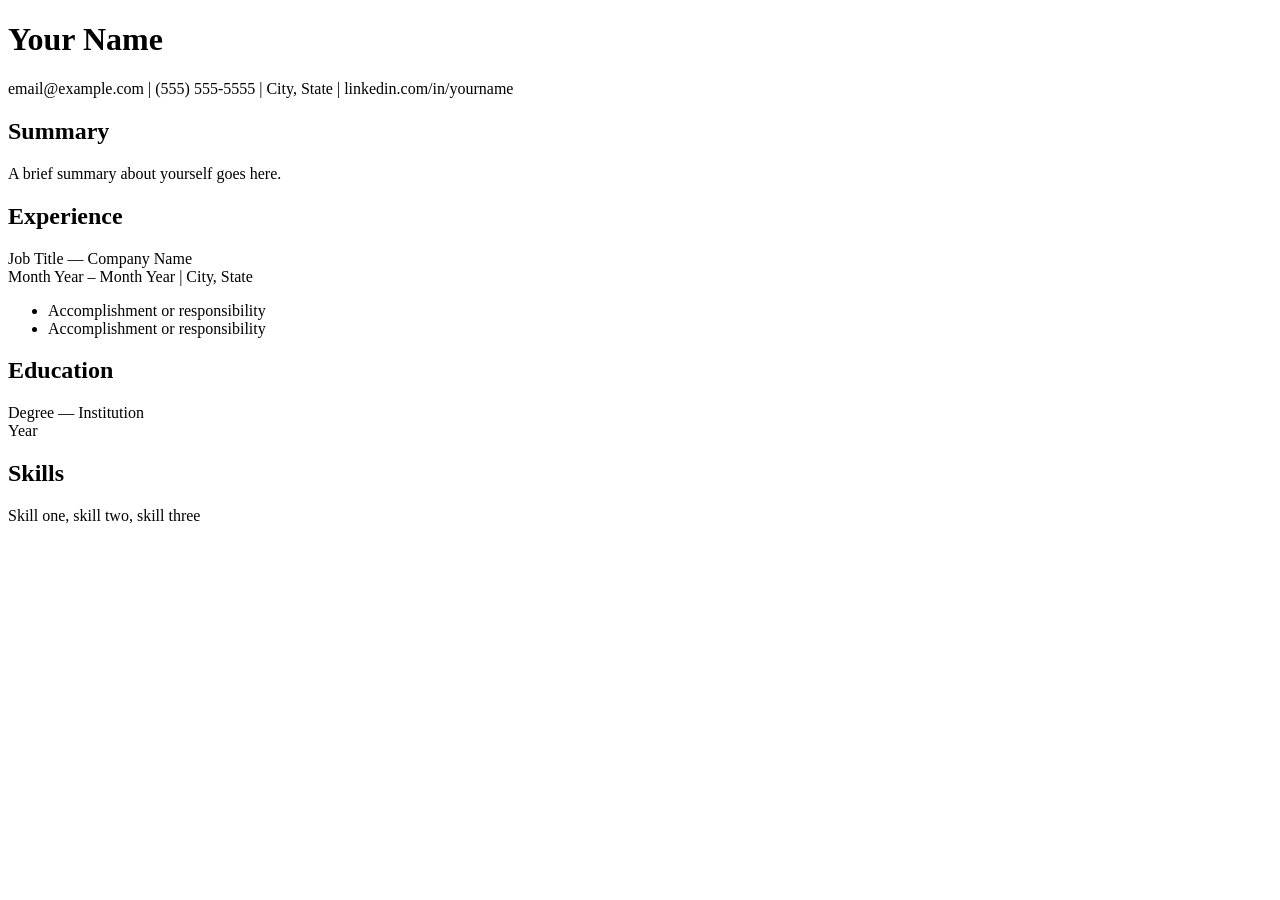
==== index.html @ 5ec01a59 "Create index.html" ====
<!DOCTYPE html>
<html lang="en">
<head>
<meta charset="UTF-8">
<meta name="viewport" content="width=device-width, initial-scale=1.0">
<title>Your Name — Resume</title>
<link rel="stylesheet" href="web.css">
</head>
<body>

<header>
  <h1>Your Name</h1>
  <div class="contact">email@example.com | (555) 555-5555 | City, State | linkedin.com/in/yourname</div>
</header>

<section id="summary">
  <h2>Summary</h2>
  <p>A brief summary about yourself goes here.</p>
</section>

<section id="experience">
  <h2>Experience</h2>
  <div class="entry">
    <div class="entry-title">Job Title — Company Name</div>
    <div class="entry-sub">Month Year – Month Year | City, State</div>
    <ul>
      <li>Accomplishment or responsibility</li>
      <li>Accomplishment or responsibility</li>
    </ul>
  </div>
</section>

<section id="education">
  <h2>Education</h2>
  <div class="entry">
    <div class="entry-title">Degree — Institution</div>
    <div class="entry-sub">Year</div>
  </div>
</section>

<section id="skills">
  <h2>Skills</h2>
  <p>Skill one, skill two, skill three</p>
</section>

</body>
</html>
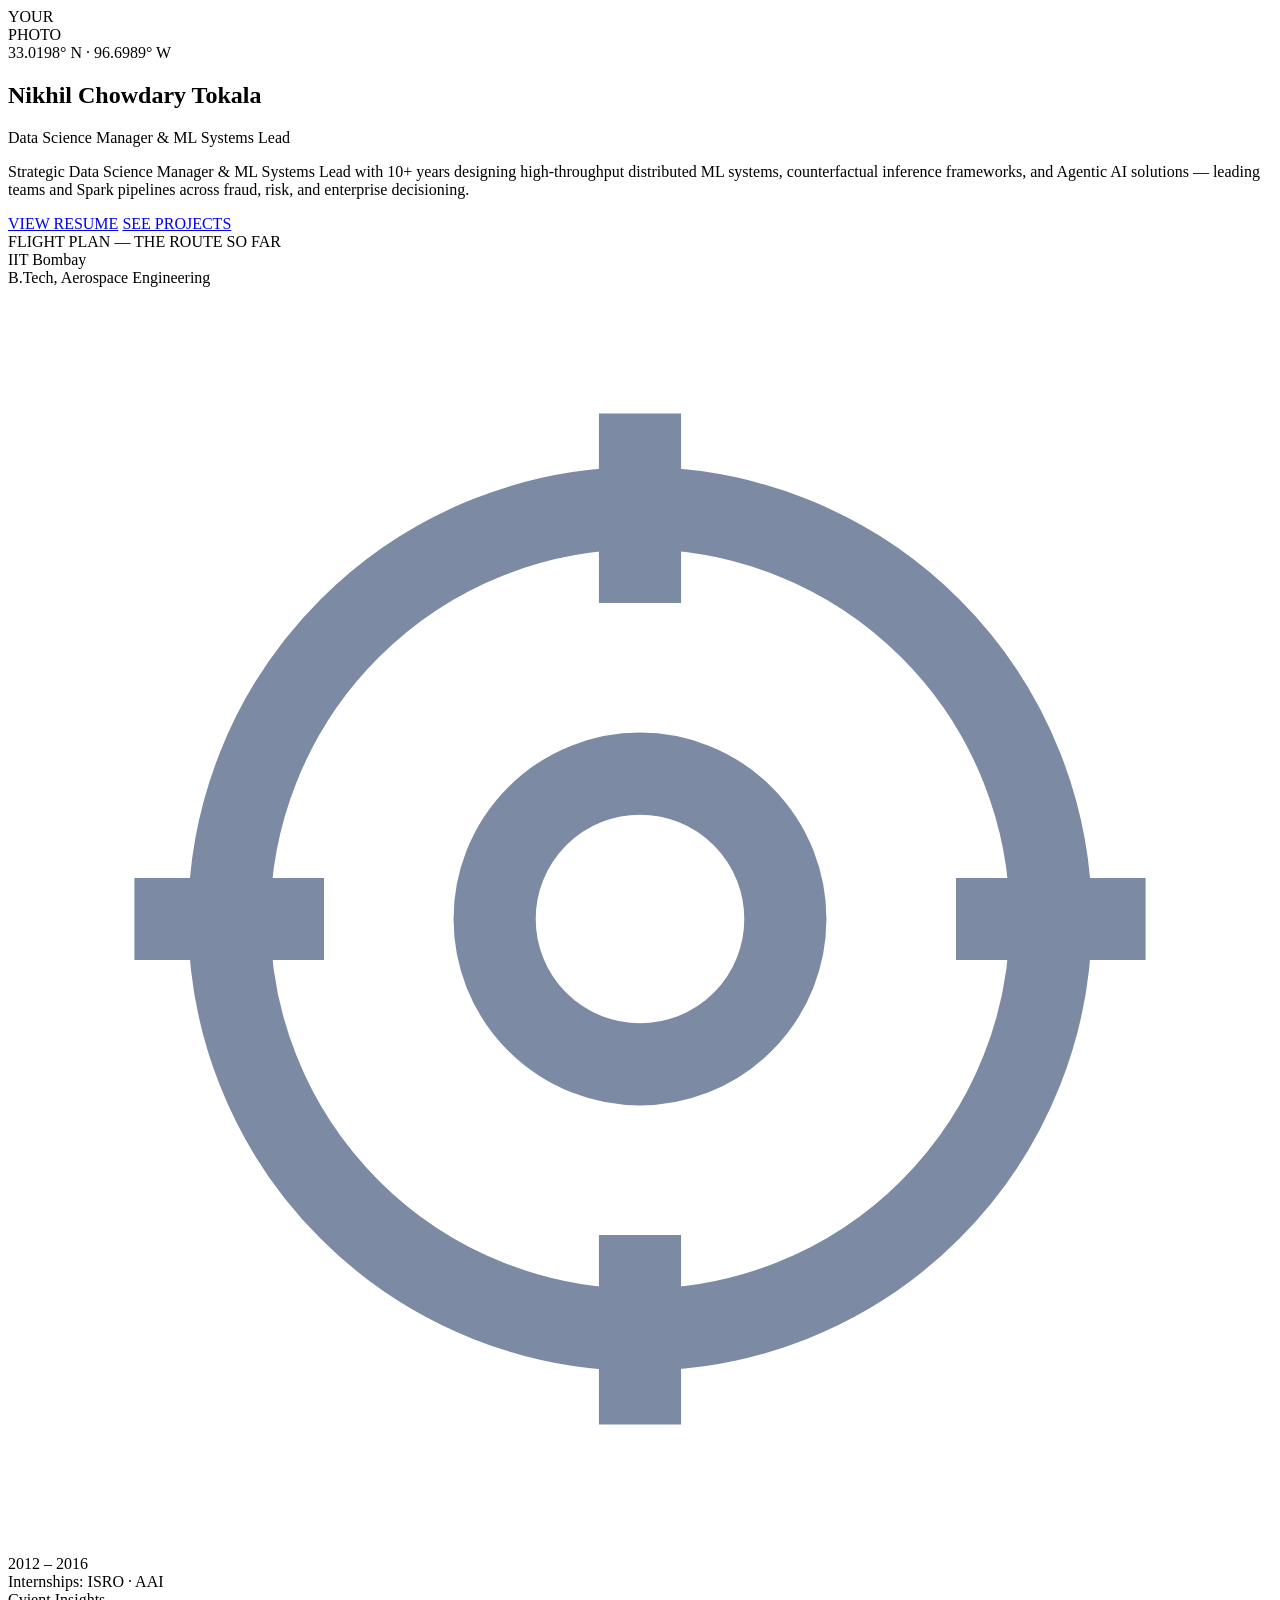
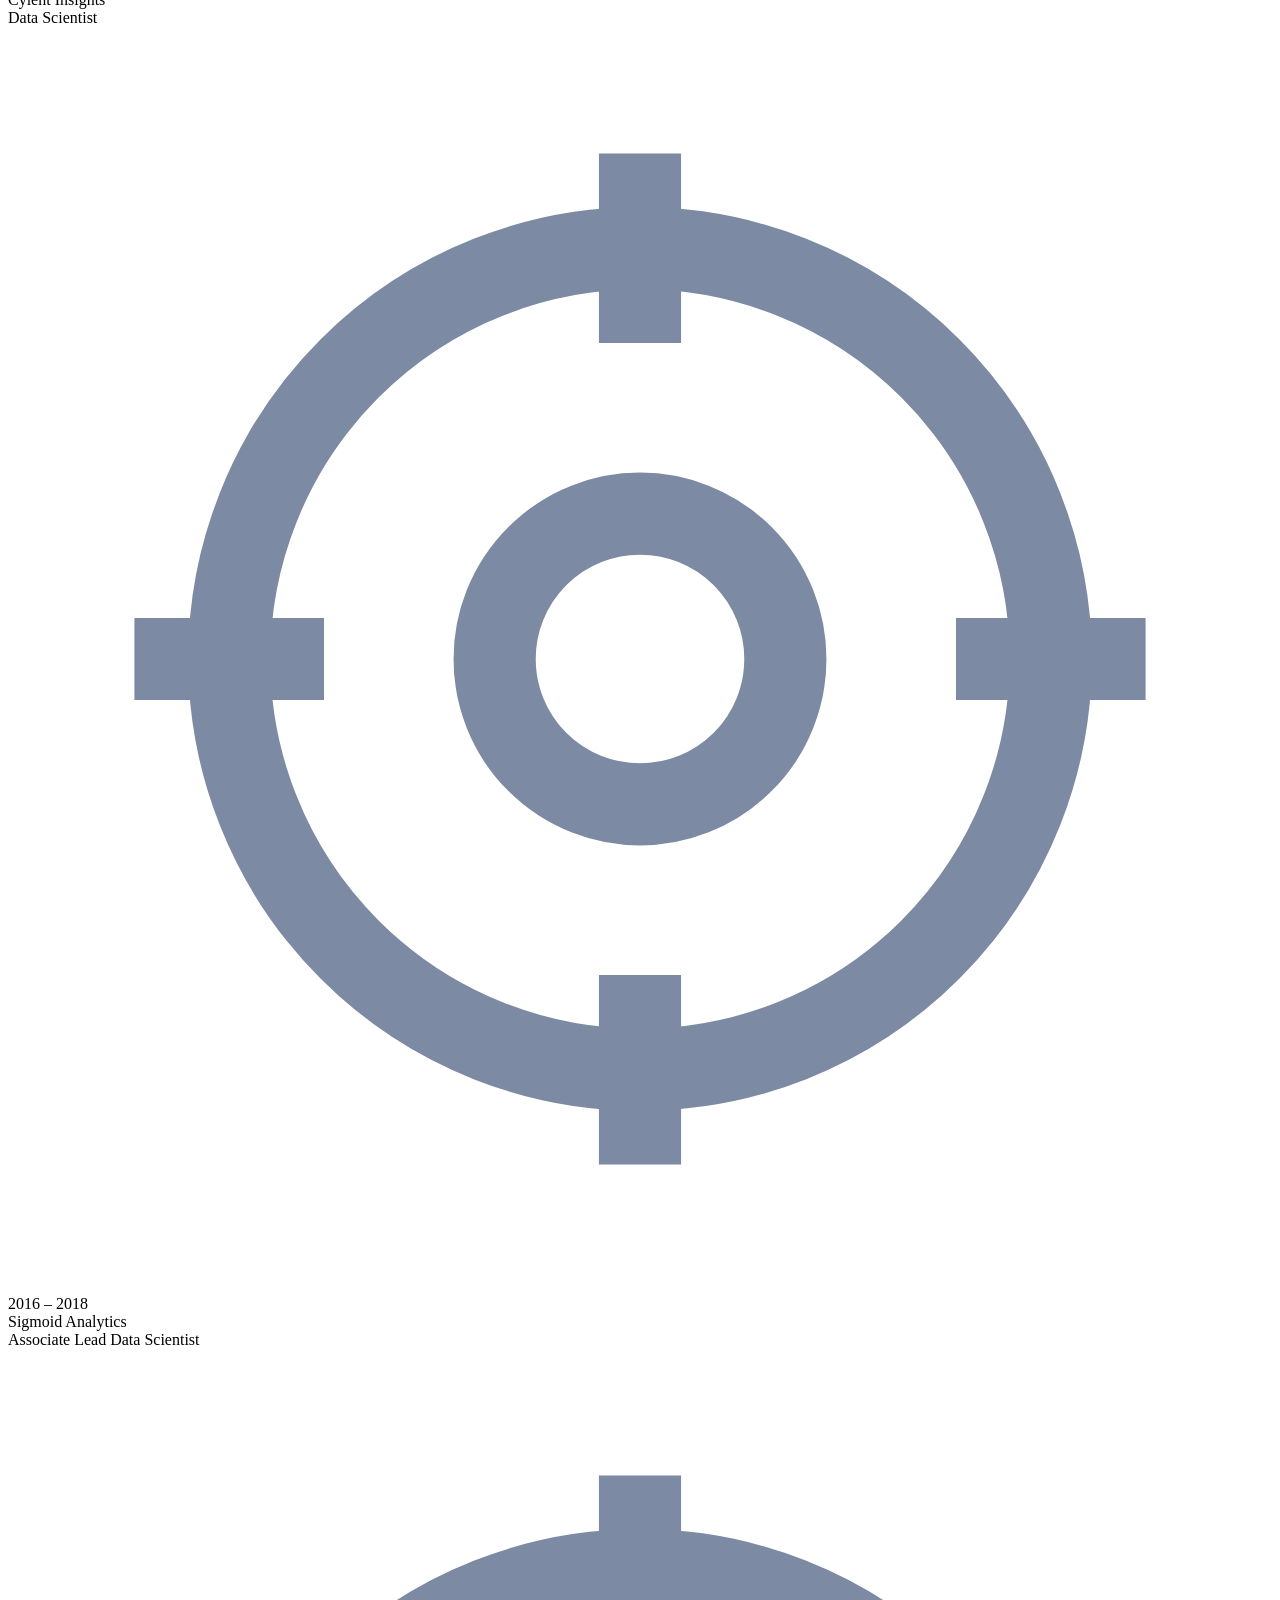
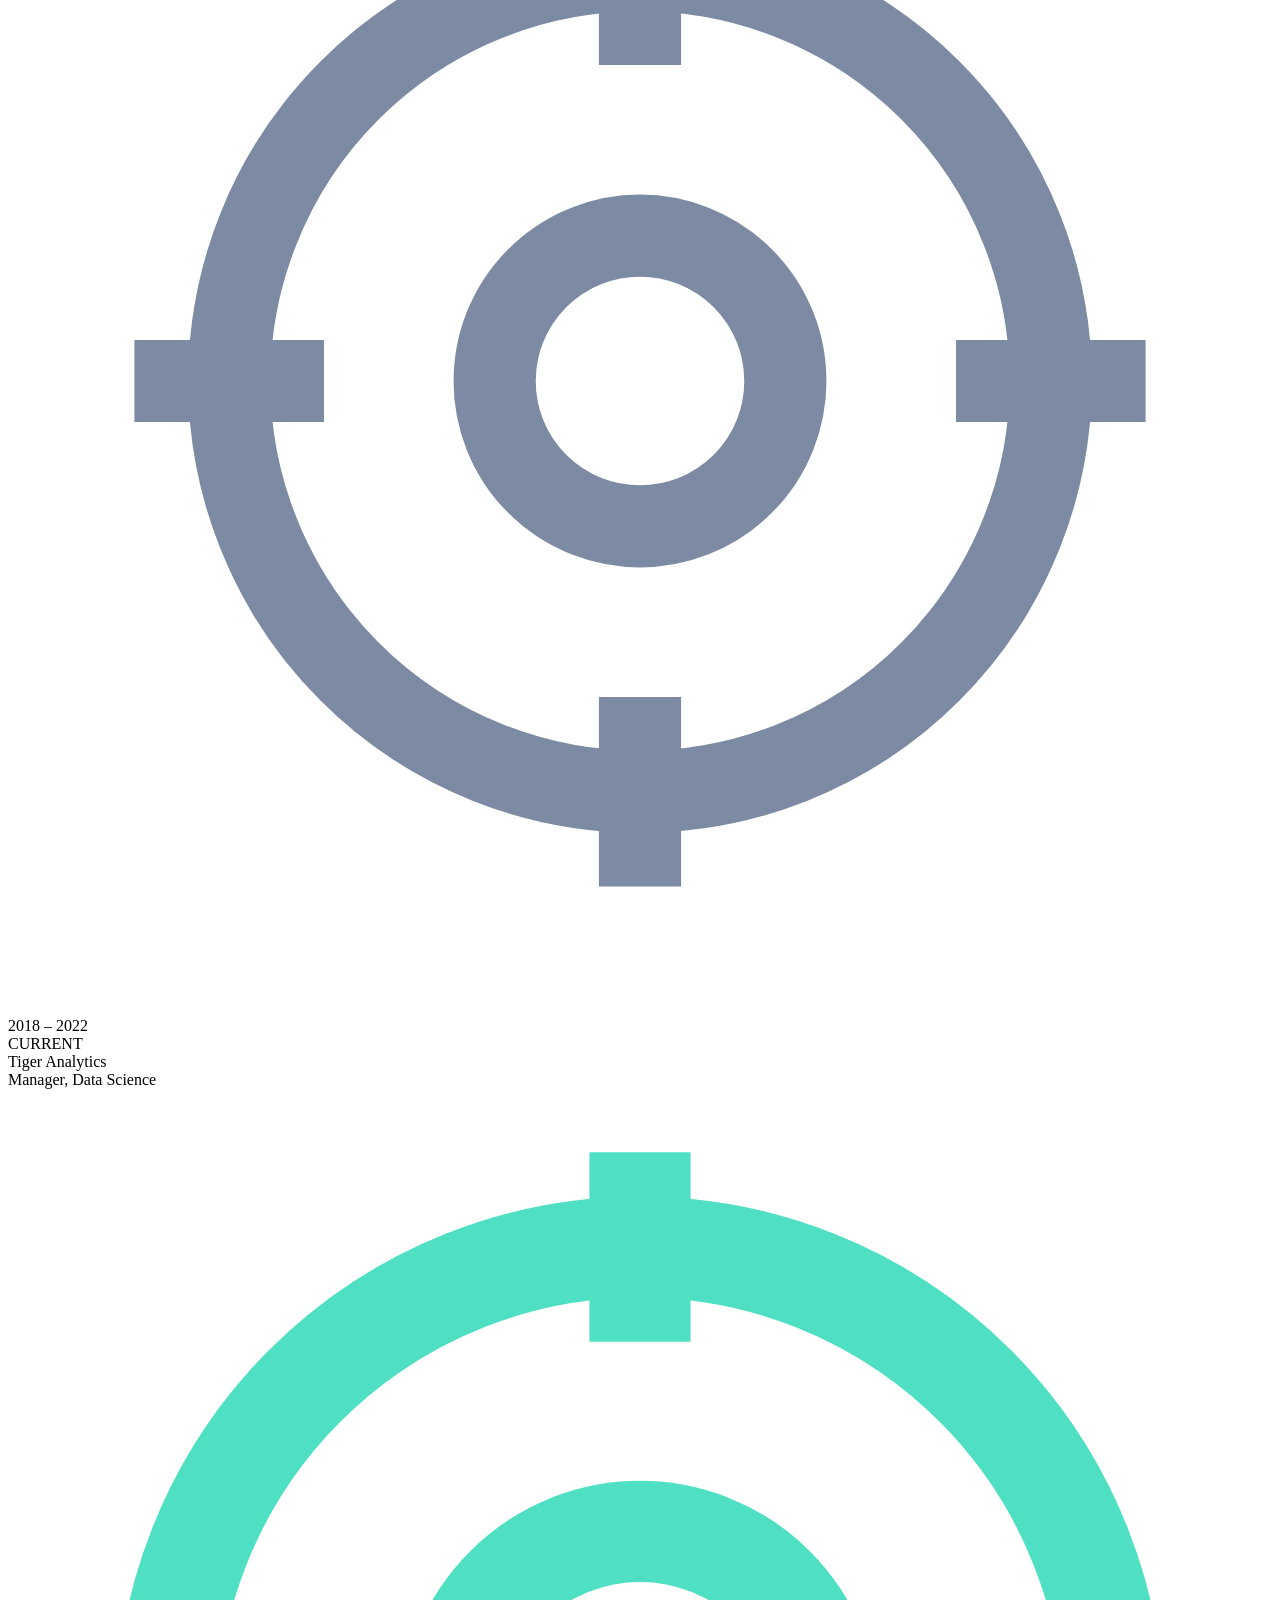
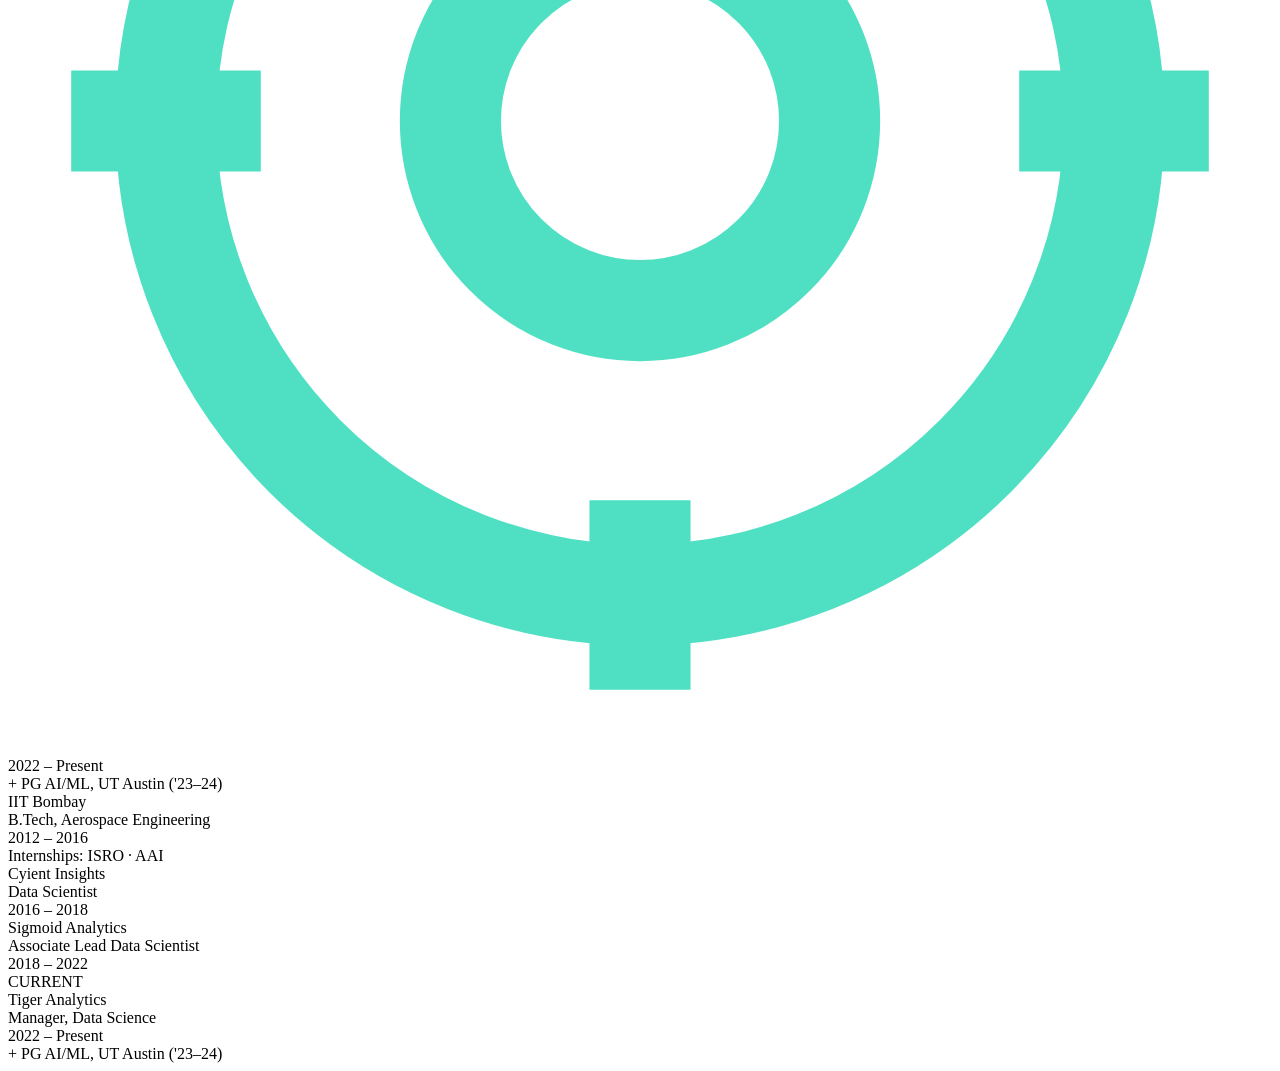
==== commit 22ec2b88: "Add files via upload" ====
--- a/index.html
+++ b/index.html
@@ -3,45 +3,142 @@
 <head>
 <meta charset="UTF-8">
 <meta name="viewport" content="width=device-width, initial-scale=1.0">
-<title>Your Name — Resume</title>
-<link rel="stylesheet" href="web.css">
+<title>Nikhil Chowdary Tokala — Data Science Manager &amp; ML Systems Lead</title>
+<link rel="preconnect" href="https://fonts.googleapis.com">
+<link href="https://fonts.googleapis.com/css2?family=Space+Grotesk:wght@400;500;700&family=JetBrains+Mono:wght@400;500;700&family=Inter:wght@400;500&display=swap" rel="stylesheet">
+<link rel="stylesheet" href="css/base.css">
+<link rel="stylesheet" href="css/home.css">
 </head>
-<body>
+<body class="no-scroll-desktop" data-page="home">
 
-<header>
-  <h1>Your Name</h1>
-  <div class="contact">email@example.com | (555) 555-5555 | City, State | linkedin.com/in/yourname</div>
-</header>
+<div class="page home">
 
-<section id="summary">
-  <h2>Summary</h2>
-  <p>A brief summary about yourself goes here.</p>
-</section>
+  <div data-include="partials/nav.html"></div>
 
-<section id="experience">
-  <h2>Experience</h2>
-  <div class="entry">
-    <div class="entry-title">Job Title — Company Name</div>
-    <div class="entry-sub">Month Year – Month Year | City, State</div>
-    <ul>
-      <li>Accomplishment or responsibility</li>
-      <li>Accomplishment or responsibility</li>
-    </ul>
-  </div>
-</section>
+  <main class="home-main">
+    <div class="group">
 
-<section id="education">
-  <h2>Education</h2>
-  <div class="entry">
-    <div class="entry-title">Degree — Institution</div>
-    <div class="entry-sub">Year</div>
-  </div>
-</section>
+      <section class="hero">
+        <div class="badge">
+          <div class="ring"></div>
+          <div class="photo-slot">YOUR<br>PHOTO</div>
+        </div>
+        <div class="coords">33.0198° N · 96.6989° W</div>
+        <h1 class="display">Nikhil Chowdary Tokala</h1>
+        <div class="role">Data Science Manager &amp; ML Systems Lead</div>
+        <p class="summary">Strategic Data Science Manager &amp; ML Systems Lead with 10+ years designing high-throughput distributed ML systems, counterfactual inference frameworks, and Agentic AI solutions — leading teams and Spark pipelines across fraud, risk, and enterprise decisioning.</p>
+        <div class="cta-row">
+          <a class="cta primary" href="resume.pdf" target="_blank" rel="noopener">VIEW RESUME</a>
+          <a class="cta ghost" href="projects.html">SEE PROJECTS</a>
+        </div>
+      </section>
 
-<section id="skills">
-  <h2>Skills</h2>
-  <p>Skill one, skill two, skill three</p>
-</section>
+      <section class="flightplan">
+        <div class="fp-label eyebrow">FLIGHT PLAN — THE ROUTE SO FAR</div>
 
+        <!-- desktop: symmetric grid — name/role above the line, marker on the line, dates below -->
+        <div class="timeline-outer">
+          <div class="timeline-grid">
+            <div class="tl-track"></div>
+
+            <div class="tl-top stop-1">
+              <div class="tl-co">IIT Bombay</div>
+              <div class="tl-role">B.Tech, Aerospace Engineering</div>
+              <div class="connector"></div>
+            </div>
+            <div class="tl-marker-cell stop-1">
+              <svg class="marker" viewBox="0 0 20 20"><g stroke="#7C8AA3" stroke-width="1.3" fill="none"><circle cx="10" cy="10" r="6.5"/><circle cx="10" cy="10" r="2.3"/><line x1="10" y1="2" x2="10" y2="5"/><line x1="10" y1="15" x2="10" y2="18"/><line x1="2" y1="10" x2="5" y2="10"/><line x1="15" y1="10" x2="18" y2="10"/></g></svg>
+            </div>
+            <div class="tl-bottom stop-1">
+              <div class="connector"></div>
+              <div class="tl-yr">2012 – 2016</div>
+              <div class="tl-extra">Internships: ISRO · AAI</div>
+            </div>
+
+            <div class="tl-top stop-2">
+              <div class="tl-co">Cyient Insights</div>
+              <div class="tl-role">Data Scientist</div>
+              <div class="connector"></div>
+            </div>
+            <div class="tl-marker-cell stop-2">
+              <svg class="marker" viewBox="0 0 20 20"><g stroke="#7C8AA3" stroke-width="1.3" fill="none"><circle cx="10" cy="10" r="6.5"/><circle cx="10" cy="10" r="2.3"/><line x1="10" y1="2" x2="10" y2="5"/><line x1="10" y1="15" x2="10" y2="18"/><line x1="2" y1="10" x2="5" y2="10"/><line x1="15" y1="10" x2="18" y2="10"/></g></svg>
+            </div>
+            <div class="tl-bottom stop-2">
+              <div class="connector"></div>
+              <div class="tl-yr">2016 – 2018</div>
+            </div>
+
+            <div class="tl-top stop-3">
+              <div class="tl-co">Sigmoid Analytics</div>
+              <div class="tl-role">Associate Lead Data Scientist</div>
+              <div class="connector"></div>
+            </div>
+            <div class="tl-marker-cell stop-3">
+              <svg class="marker" viewBox="0 0 20 20"><g stroke="#7C8AA3" stroke-width="1.3" fill="none"><circle cx="10" cy="10" r="6.5"/><circle cx="10" cy="10" r="2.3"/><line x1="10" y1="2" x2="10" y2="5"/><line x1="10" y1="15" x2="10" y2="18"/><line x1="2" y1="10" x2="5" y2="10"/><line x1="15" y1="10" x2="18" y2="10"/></g></svg>
+            </div>
+            <div class="tl-bottom stop-3">
+              <div class="connector"></div>
+              <div class="tl-yr">2018 – 2022</div>
+            </div>
+
+            <div class="tl-top stop-4">
+              <div class="tl-tag">CURRENT</div>
+              <div class="tl-co">Tiger Analytics</div>
+              <div class="tl-role">Manager, Data Science</div>
+              <div class="connector"></div>
+            </div>
+            <div class="tl-marker-cell stop-4">
+              <svg class="marker" viewBox="0 0 20 20"><g stroke="#4FE0C4" stroke-width="1.6" fill="none"><circle cx="10" cy="10" r="7.5"/><circle cx="10" cy="10" r="3"/><line x1="10" y1="1" x2="10" y2="4"/><line x1="10" y1="16" x2="10" y2="19"/><line x1="1" y1="10" x2="4" y2="10"/><line x1="16" y1="10" x2="19" y2="10"/></g></svg>
+            </div>
+            <div class="tl-bottom stop-4">
+              <div class="connector"></div>
+              <div class="tl-yr">2022 – Present</div>
+              <div class="tl-extra">+ PG AI/ML, UT Austin ('23–24)</div>
+            </div>
+
+          </div>
+        </div>
+
+        <!-- mobile: simple vertical list -->
+        <div class="timeline-mobile">
+          <div class="tl-item">
+            <div class="dot"></div>
+            <div class="tl-co">IIT Bombay</div>
+            <div class="tl-role">B.Tech, Aerospace Engineering</div>
+            <div class="tl-yr">2012 – 2016</div>
+            <div class="tl-extra">Internships: ISRO · AAI</div>
+          </div>
+          <div class="tl-item">
+            <div class="dot"></div>
+            <div class="tl-co">Cyient Insights</div>
+            <div class="tl-role">Data Scientist</div>
+            <div class="tl-yr">2016 – 2018</div>
+          </div>
+          <div class="tl-item">
+            <div class="dot"></div>
+            <div class="tl-co">Sigmoid Analytics</div>
+            <div class="tl-role">Associate Lead Data Scientist</div>
+            <div class="tl-yr">2018 – 2022</div>
+          </div>
+          <div class="tl-item current">
+            <div class="dot"></div>
+            <div class="tl-tag">CURRENT</div>
+            <div class="tl-co">Tiger Analytics</div>
+            <div class="tl-role">Manager, Data Science</div>
+            <div class="tl-yr">2022 – Present</div>
+            <div class="tl-extra">+ PG AI/ML, UT Austin ('23–24)</div>
+          </div>
+        </div>
+
+      </section>
+
+    </div>
+  </main>
+
+  <div data-include="partials/footer.html"></div>
+
+</div>
+
+<script src="js/include.js"></script>
 </body>
 </html>
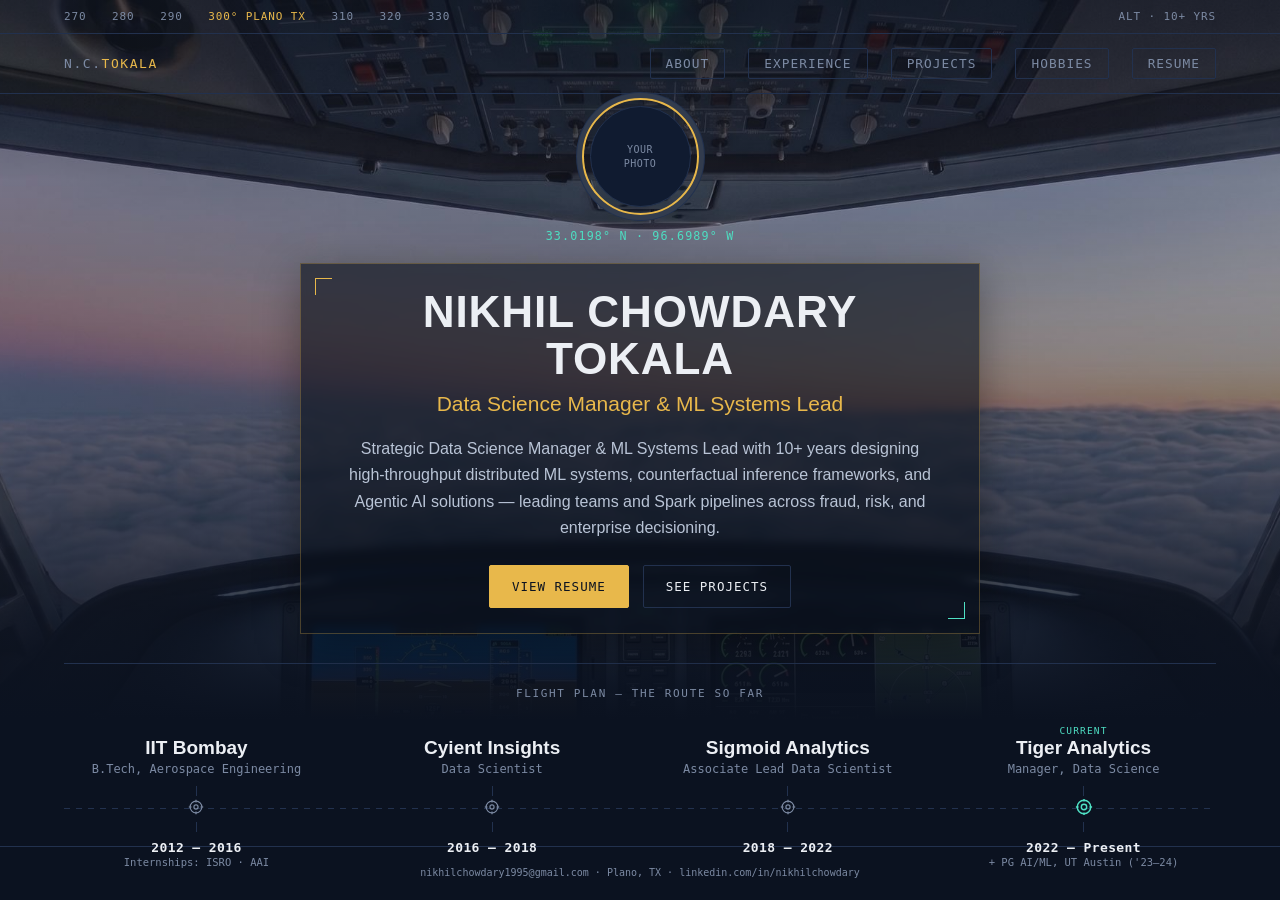
==== commit ba04e419: "test" ====
--- a/index.html
+++ b/index.html
@@ -24,12 +24,14 @@
           <div class="photo-slot">YOUR<br>PHOTO</div>
         </div>
         <div class="coords">33.0198° N · 96.6989° W</div>
-        <h1 class="display">Nikhil Chowdary Tokala</h1>
-        <div class="role">Data Science Manager &amp; ML Systems Lead</div>
-        <p class="summary">Strategic Data Science Manager &amp; ML Systems Lead with 10+ years designing high-throughput distributed ML systems, counterfactual inference frameworks, and Agentic AI solutions — leading teams and Spark pipelines across fraud, risk, and enterprise decisioning.</p>
-        <div class="cta-row">
-          <a class="cta primary" href="resume.pdf" target="_blank" rel="noopener">VIEW RESUME</a>
-          <a class="cta ghost" href="projects.html">SEE PROJECTS</a>
+        <div class="hero-panel bracket-frame">
+          <h1 class="display">Nikhil Chowdary Tokala</h1>
+          <div class="role">Data Science Manager &amp; ML Systems Lead</div>
+          <p class="summary">Strategic Data Science Manager &amp; ML Systems Lead with 10+ years designing high-throughput distributed ML systems, counterfactual inference frameworks, and Agentic AI solutions — leading teams and Spark pipelines across fraud, risk, and enterprise decisioning.</p>
+          <div class="cta-row">
+            <a class="cta primary" href="resume.pdf" target="_blank" rel="noopener">VIEW RESUME</a>
+            <a class="cta ghost" href="projects.html">SEE PROJECTS</a>
+          </div>
         </div>
       </section>
 
--- a/css/base.css
+++ b/css/base.css
@@ -0,0 +1,142 @@
+/* ============================================================
+   BASE.CSS — shared across every page.
+   Colors, type, nav/footer, buttons, and reusable component
+   classes (badge/photo-frame, timeline text parts). Page-specific
+   layout lives in css/<page>.css.
+   ============================================================ */
+
+:root{
+  --bg:#0B1220;
+  --panel:#101B30;
+  --line:#22314E;
+  --amber:#E8B84B;
+  --teal:#4FE0C4;
+  --text:#ECEFF4;
+  --muted:#7C8AA3;
+  --gapA:clamp(18px,3.2vh,42px);
+  --maxw:1200px;
+  --side:5vw;
+}
+
+*{box-sizing:border-box;}
+html,body{height:100%;margin:0;}
+body{
+  background:var(--bg);
+  color:var(--text);
+  font-family:'Inter',sans-serif;
+  -webkit-font-smoothing:antialiased;
+  position:relative;
+}
+
+/* subtle instrument-panel texture, applied globally, no markup needed */
+body::before{
+  content:'';
+  position:fixed;
+  inset:0;
+  z-index:0;
+  pointer-events:none;
+  opacity:0.25;
+  background-image:
+    radial-gradient(circle at 8% 10%, transparent 0 68px, var(--line) 69px 70px, transparent 71px),
+    radial-gradient(circle at 8% 10%, transparent 0 88px, var(--line) 89px 90px, transparent 91px),
+    radial-gradient(circle at 93% 90%, transparent 0 84px, var(--line) 85px 86px, transparent 87px),
+    radial-gradient(circle at 93% 90%, transparent 0 104px, var(--line) 105px 106px, transparent 107px),
+    radial-gradient(circle, var(--line) 1.1px, transparent 1.2px);
+  background-size:auto,auto,auto,auto, 46px 46px;
+  background-repeat:no-repeat,no-repeat,no-repeat,no-repeat,repeat;
+}
+
+.page{position:relative;z-index:1;min-height:100vh;display:flex;flex-direction:column;}
+
+/* ---- heading tape ---- */
+.heading-tape{
+  display:flex;align-items:center;justify-content:space-between;
+  padding:10px var(--side);border-bottom:1px solid var(--line);
+  font-family:'JetBrains Mono',monospace;font-size:11px;letter-spacing:0.08em;color:var(--muted);
+  flex:0 0 auto;
+}
+.heading-tape .ticks{display:flex;gap:clamp(10px,2vw,28px);overflow:hidden;}
+.heading-tape .ticks span.active{color:var(--amber);}
+
+/* ---- nav ---- */
+nav{
+  display:flex;align-items:center;justify-content:space-between;
+  padding:14px var(--side);border-bottom:1px solid var(--line);
+  flex:0 0 auto;
+}
+.brand{font-family:'JetBrains Mono',monospace;font-size:13px;letter-spacing:0.12em;color:var(--muted);text-decoration:none;}
+.brand b{color:var(--amber);font-weight:500;}
+.nav-links{display:flex;gap:clamp(10px,1.8vw,26px);}
+nav a.nav-link{
+  color:var(--muted);text-decoration:none;font-size:clamp(12px,1vw,13.5px);letter-spacing:0.08em;
+  padding:7px 15px;border:1px solid var(--line);border-radius:2px;
+  font-family:'JetBrains Mono',monospace;white-space:nowrap;
+}
+nav a.nav-link:hover{color:var(--amber);border-color:var(--amber);}
+nav a.nav-link.active{color:var(--amber);border-color:var(--amber);}
+
+/* ---- footer ---- */
+footer{flex:0 0 auto;text-align:center;padding:20px var(--side) 22px;font-family:'JetBrains Mono',monospace;font-size:10px;color:var(--muted);border-top:1px solid var(--line);margin-top:auto;}
+
+/* ---- shared containers ---- */
+.container{max-width:var(--maxw);margin:0 auto;padding:0 var(--side);}
+main{flex:1 1 auto;}
+
+/* ---- buttons ---- */
+.cta{font-family:'JetBrains Mono',monospace;font-size:12.5px;letter-spacing:0.08em;padding:clamp(10px,1.6vh,13px) 22px;border-radius:2px;text-decoration:none;display:inline-block;border:1px solid var(--line);}
+.cta.primary{background:var(--amber);color:#0B1220;border-color:var(--amber);}
+.cta.ghost{border:1px solid var(--line);color:var(--text);}
+.cta.ghost:hover{border-color:var(--amber);color:var(--amber);}
+
+/* ---- shared type helpers ---- */
+.eyebrow{font-family:'JetBrains Mono',monospace;font-size:11px;letter-spacing:0.15em;color:var(--muted);}
+.eyebrow.accent{color:var(--teal);}
+h1.display{font-family:'Space Grotesk',sans-serif;font-weight:700;text-transform:uppercase;letter-spacing:0.02em;line-height:1.05;margin:0;}
+h2.section-title{font-family:'Space Grotesk',sans-serif;font-weight:700;font-size:clamp(22px,3vw,34px);margin:0 0 8px;}
+p.lead{color:var(--muted);font-size:clamp(14px,1.6vw,16.5px);line-height:1.75;}
+
+/* ---- badge / photo-frame component (circular, home hero) ---- */
+.badge{position:relative;width:clamp(96px,13vh,150px);height:clamp(96px,13vh,150px);margin:0 auto;}
+.badge .ring{position:absolute;inset:0;border-radius:50%;border:2.5px solid var(--amber);box-shadow:0 0 0 5px rgba(232,184,75,0.08), 0 0 0 6px var(--line);}
+.badge .photo-slot{position:absolute;inset:8px;border-radius:50%;background:var(--panel);display:flex;align-items:center;justify-content:center;color:var(--muted);font-family:'JetBrains Mono',monospace;font-size:10px;letter-spacing:0.05em;text-align:center;line-height:1.4;border:1px solid var(--line);overflow:hidden;}
+
+/* ---- reusable corner-bracket accent (used on photo frames and content panels) ---- */
+.bracket-frame{position:relative;}
+.bracket-frame::before{
+  content:'';position:absolute;top:14px;left:14px;width:16px;height:16px;
+  border-top:1px solid var(--amber);border-left:1px solid var(--amber);
+}
+.bracket-frame::after{
+  content:'';position:absolute;bottom:14px;right:14px;width:16px;height:16px;
+  border-bottom:1px solid var(--teal);border-right:1px solid var(--teal);
+}
+
+/* ---- rectangular photo-frame component (about page, reusable elsewhere) ---- */
+.photo-frame{
+  position:relative;
+  border:1px solid var(--line);
+  background:var(--panel);
+  border-radius:4px;
+  overflow:hidden;
+}
+.photo-frame .photo-slot{
+  position:absolute;inset:0;display:flex;align-items:center;justify-content:center;
+  color:var(--muted);font-family:'JetBrains Mono',monospace;font-size:12px;letter-spacing:0.05em;text-align:center;
+}
+.photo-frame img{width:100%;height:100%;object-fit:cover;display:block;}
+.photo-frame .frame-label{
+  position:absolute;bottom:0;left:0;right:0;
+  padding:10px 16px;
+  background:linear-gradient(to top, rgba(11,18,32,0.85), transparent);
+  font-family:'JetBrains Mono',monospace;font-size:10px;letter-spacing:0.1em;color:var(--muted);
+}
+
+/* ---- reusable timeline text parts (layout wrappers live in page CSS) ---- */
+.tl-tag{font-family:'JetBrains Mono',monospace;font-size:9.5px;letter-spacing:0.12em;color:var(--teal);}
+.tl-co{font-family:'Space Grotesk',sans-serif;font-weight:700;font-size:clamp(14px,1.8vw,19px);color:var(--text);line-height:1.25;}
+.tl-role{font-family:'JetBrains Mono',monospace;font-size:clamp(10.5px,1vw,12px);color:var(--muted);line-height:1.5;}
+.tl-yr{font-family:'JetBrains Mono',monospace;font-weight:700;font-size:clamp(11px,1.1vw,13px);color:var(--text);letter-spacing:0.03em;}
+.tl-extra{font-family:'JetBrains Mono',monospace;font-size:clamp(9.5px,0.85vw,10.5px);color:var(--muted);line-height:1.5;}
+.tl-body{font-family:'Inter',sans-serif;font-size:clamp(13.5px,1.3vw,15px);color:var(--muted);line-height:1.75;}
+
+.marker{width:18px;height:18px;flex:0 0 auto;}
--- a/css/home.css
+++ b/css/home.css
@@ -0,0 +1,144 @@
+/* ============================================================
+   HOME.CSS — index.html only. Depends on base.css.
+   ============================================================ */
+
+body.no-scroll-desktop{overflow:hidden;}
+
+.page.home{height:100vh;position:relative;}
+
+/* cockpit-view background — home page only, photo fades to solid navy
+   before the flight-plan section so the timeline stays fully legible */
+.page.home::before{
+  content:'';
+  position:absolute;
+  top:0;left:0;right:0;
+  height:100vh;
+  z-index:-1;
+  background-image:
+    linear-gradient(to bottom,
+      rgba(11,18,32,0.62) 0%,
+      rgba(11,18,32,0.34) 20%,
+      rgba(11,18,32,0.5) 48%,
+      var(--bg) 80%
+    ),
+    url('../img/cockpit-desktop.jpg');
+  background-size:cover;
+  background-position:center 18%;
+  background-repeat:no-repeat;
+}
+
+main.home-main{
+  display:flex;flex-direction:column;justify-content:center;
+  min-height:0;padding:0 var(--side);
+}
+.group{display:flex;flex-direction:column;}
+
+.hero{flex:0 0 auto;display:flex;flex-direction:column;align-items:center;text-align:center;padding-top:var(--gapA);}
+
+.hero .badge{margin-bottom:clamp(10px,1.6vh,16px);}
+.hero .coords{margin-bottom:clamp(14px,2.2vh,26px);}
+
+/* MFD-style panel — frames just the name/role/summary/CTA, echoing the
+   avionics screens in the cockpit photo, and fixes text legibility */
+.hero-panel{
+  max-width:min(680px,86vw);
+  margin:0 auto;
+  padding:clamp(20px,2.8vh,32px) clamp(22px,3.4vw,40px);
+  background:rgba(9,15,27,0.6);
+  border:1px solid rgba(232,184,75,0.28);
+  box-shadow:0 10px 40px rgba(0,0,0,0.35);
+  backdrop-filter:blur(4px);
+  -webkit-backdrop-filter:blur(4px);
+}
+.hero .photo-slot{font-size:10px;}
+
+.coords{font-family:'JetBrains Mono',monospace;font-size:clamp(10px,1.3vh,12px);color:var(--teal);letter-spacing:0.1em;margin-bottom:clamp(8px,1.4vh,14px);}
+.hero h1{font-size:clamp(28px,4.9vh,52px);margin:0 0 clamp(6px,1.1vh,12px);}
+.hero .role{font-family:'Space Grotesk',sans-serif;font-size:clamp(15px,2.4vh,21px);color:var(--amber);margin-bottom:clamp(12px,2.2vh,24px);}
+.hero .summary{max-width:600px;margin:0 auto clamp(14px,2.6vh,28px);color:#B9C4D6;font-size:clamp(13.5px,1.8vh,16px);line-height:1.65;}
+.hero .cta-row{display:flex;gap:14px;justify-content:center;flex-wrap:wrap;}
+
+/* ---- flight plan section ---- */
+.flightplan{flex:0 0 auto;margin-top:var(--gapA);border-top:1px solid var(--line);padding:clamp(16px,2.6vh,30px) 0 0;}
+.fp-label{text-align:center;margin-bottom:clamp(16px,2.8vh,30px);}
+
+/* symmetric grid: row1 = name/role (above line), row2 = track+marker, row3 = dates (below line) */
+.timeline-outer{position:relative;max-width:var(--maxw);margin:0 auto;}
+.timeline-grid{
+  display:grid;
+  grid-template-columns:repeat(4,1fr);
+  grid-template-rows:auto 26px auto;
+  column-gap:clamp(10px,2.4vw,36px);
+  position:relative;
+}
+.tl-track{grid-column:1/-1;grid-row:2;align-self:center;height:1px;width:100%;
+  background:repeating-linear-gradient(to right, var(--line) 0 6px, transparent 6px 12px);
+}
+.tl-top{grid-row:1;align-self:end;display:flex;flex-direction:column;align-items:center;text-align:center;}
+.tl-top .connector{width:1px;height:10px;background:var(--line);margin-top:8px;}
+.tl-marker-cell{grid-row:2;align-self:center;justify-self:center;z-index:1;}
+.tl-bottom{grid-row:3;align-self:start;display:flex;flex-direction:column;align-items:center;text-align:center;}
+.tl-bottom .connector{width:1px;height:10px;background:var(--line);margin-bottom:8px;}
+
+.stop-1{grid-column:1;}
+.stop-2{grid-column:2;}
+.stop-3{grid-column:3;}
+.stop-4{grid-column:4;}
+
+/* ---- mobile vertical list (shared pattern, home-specific sizing) ---- */
+.timeline-mobile{display:none;}
+
+@media (max-width:760px){
+  body.no-scroll-desktop{overflow:auto;height:auto;}
+  .page.home{height:auto;}
+  .page.home::before{
+    height:100vh;
+    background-image:
+      linear-gradient(to bottom,
+        rgba(11,18,32,0.58) 0%,
+        rgba(11,18,32,0.3) 16%,
+        rgba(11,18,32,0.5) 42%,
+        var(--bg) 72%
+      ),
+      url('../img/cockpit-mobile.jpg');
+    background-position:center 8%;
+  }
+
+  nav{flex-direction:column;align-items:center;gap:10px;padding:12px 6vw;}
+  .brand{font-size:11px;}
+  .nav-links{flex-wrap:nowrap;justify-content:center;width:100%;gap:clamp(3px,1.4vw,7px);}
+  nav a.nav-link{font-size:clamp(7.5px,2.5vw,10px);padding:5px 6px;letter-spacing:0.05em;}
+
+  main.home-main{padding:0 6vw;justify-content:flex-start;}
+  .hero{padding-top:clamp(20px,5vh,40px);}
+  .hero-panel{
+    max-width:100%;
+    padding:18px 18px;
+    backdrop-filter:none;
+    -webkit-backdrop-filter:none;
+    background:rgba(9,15,27,0.72);
+  }
+  .bracket-frame::before,.bracket-frame::after{width:12px;height:12px;}
+  .hero-panel.bracket-frame::before{top:10px;left:10px;}
+  .hero-panel.bracket-frame::after{bottom:10px;right:10px;}
+
+  .timeline-outer{display:none;}
+  .timeline-mobile{
+    display:block;max-width:520px;margin:0 auto;position:relative;padding-left:26px;
+  }
+  .timeline-mobile::before{
+    content:'';position:absolute;left:8px;top:6px;bottom:6px;width:1px;
+    background:repeating-linear-gradient(to bottom, var(--line) 0 5px, transparent 5px 10px);
+  }
+  .tl-item{position:relative;margin-bottom:26px;}
+  .tl-item:last-child{margin-bottom:0;}
+  .tl-item .dot{position:absolute;left:-26px;top:3px;width:12px;height:12px;border-radius:50%;background:var(--bg);border:2px solid var(--muted);}
+  .tl-item.current .dot{border-color:var(--teal);}
+  .tl-item .tl-co{font-size:16px;}
+  .tl-item .tl-role{margin-top:4px;}
+  .tl-item .tl-yr{margin-top:6px;display:block;}
+  .tl-item .tl-extra{margin-top:5px;display:block;}
+}
+@media (min-width:761px){
+  .timeline-mobile{display:none;}
+}
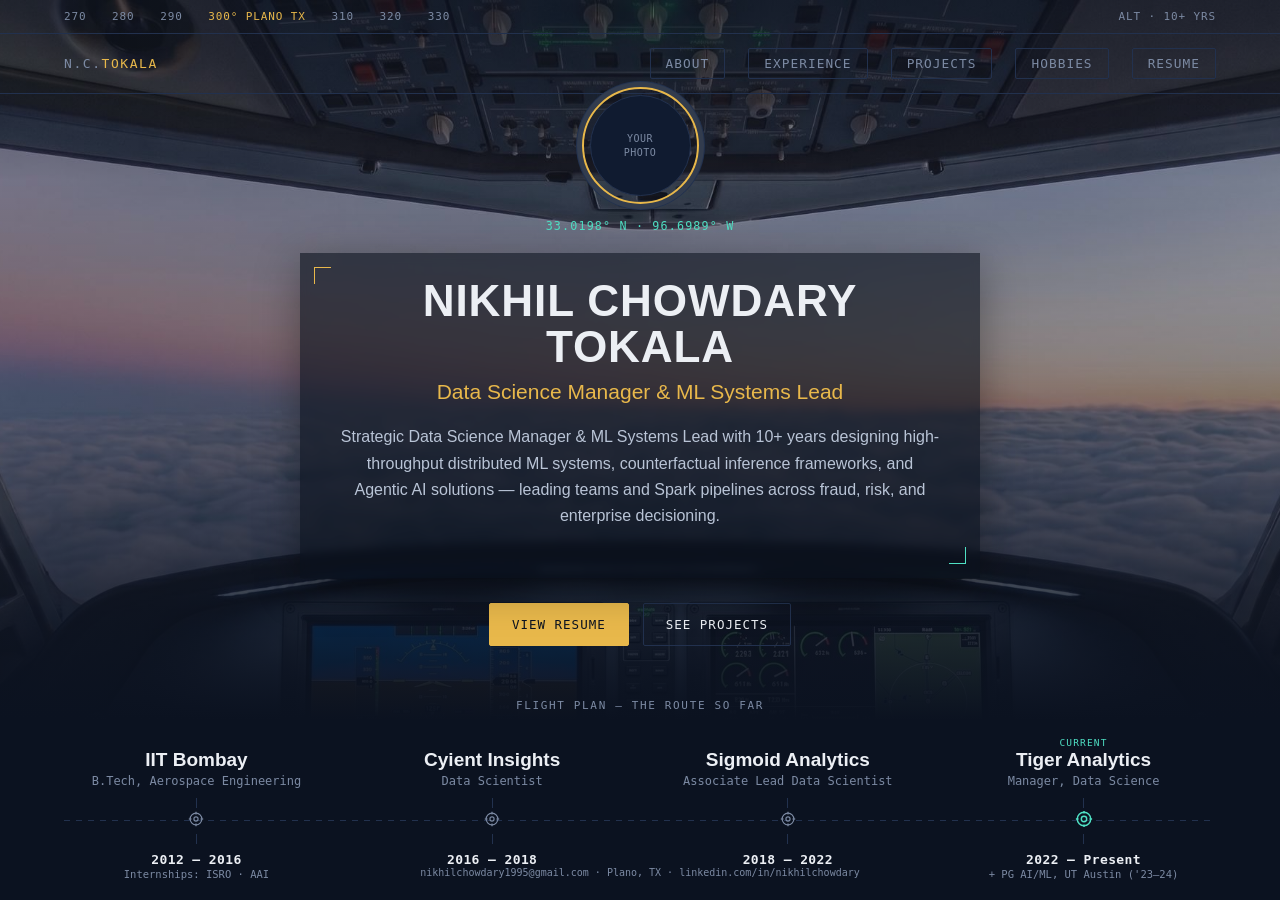
==== commit 5bb9e9d9: "test" ====
--- a/index.html
+++ b/index.html
@@ -28,10 +28,10 @@
           <h1 class="display">Nikhil Chowdary Tokala</h1>
           <div class="role">Data Science Manager &amp; ML Systems Lead</div>
           <p class="summary">Strategic Data Science Manager &amp; ML Systems Lead with 10+ years designing high-throughput distributed ML systems, counterfactual inference frameworks, and Agentic AI solutions — leading teams and Spark pipelines across fraud, risk, and enterprise decisioning.</p>
-          <div class="cta-row">
-            <a class="cta primary" href="resume.pdf" target="_blank" rel="noopener">VIEW RESUME</a>
-            <a class="cta ghost" href="projects.html">SEE PROJECTS</a>
-          </div>
+        </div>
+        <div class="cta-row">
+          <a class="cta primary" href="resume.pdf" target="_blank" rel="noopener">VIEW RESUME</a>
+          <a class="cta ghost" href="projects.html">SEE PROJECTS</a>
         </div>
       </section>
 
--- a/css/base.css
+++ b/css/base.css
@@ -76,7 +76,7 @@
 nav a.nav-link.active{color:var(--amber);border-color:var(--amber);}
 
 /* ---- footer ---- */
-footer{flex:0 0 auto;text-align:center;padding:20px var(--side) 22px;font-family:'JetBrains Mono',monospace;font-size:10px;color:var(--muted);border-top:1px solid var(--line);margin-top:auto;}
+footer{flex:0 0 auto;text-align:center;padding:20px var(--side) 22px;font-family:'JetBrains Mono',monospace;font-size:10px;color:var(--muted);margin-top:auto;}
 
 /* ---- shared containers ---- */
 .container{max-width:var(--maxw);margin:0 auto;padding:0 var(--side);}
--- a/css/home.css
+++ b/css/home.css
@@ -45,11 +45,11 @@
   margin:0 auto;
   padding:clamp(20px,2.8vh,32px) clamp(22px,3.4vw,40px);
   background:rgba(9,15,27,0.6);
-  border:1px solid rgba(232,184,75,0.28);
   box-shadow:0 10px 40px rgba(0,0,0,0.35);
   backdrop-filter:blur(4px);
   -webkit-backdrop-filter:blur(4px);
 }
+.hero .cta-row{margin-top:clamp(18px,2.8vh,30px);}
 .hero .photo-slot{font-size:10px;}
 
 .coords{font-family:'JetBrains Mono',monospace;font-size:clamp(10px,1.3vh,12px);color:var(--teal);letter-spacing:0.1em;margin-bottom:clamp(8px,1.4vh,14px);}
@@ -59,7 +59,7 @@
 .hero .cta-row{display:flex;gap:14px;justify-content:center;flex-wrap:wrap;}
 
 /* ---- flight plan section ---- */
-.flightplan{flex:0 0 auto;margin-top:var(--gapA);border-top:1px solid var(--line);padding:clamp(16px,2.6vh,30px) 0 0;}
+.flightplan{flex:0 0 auto;margin-top:var(--gapA);padding:clamp(16px,2.6vh,30px) 0 0;}
 .fp-label{text-align:center;margin-bottom:clamp(16px,2.8vh,30px);}
 
 /* symmetric grid: row1 = name/role (above line), row2 = track+marker, row3 = dates (below line) */
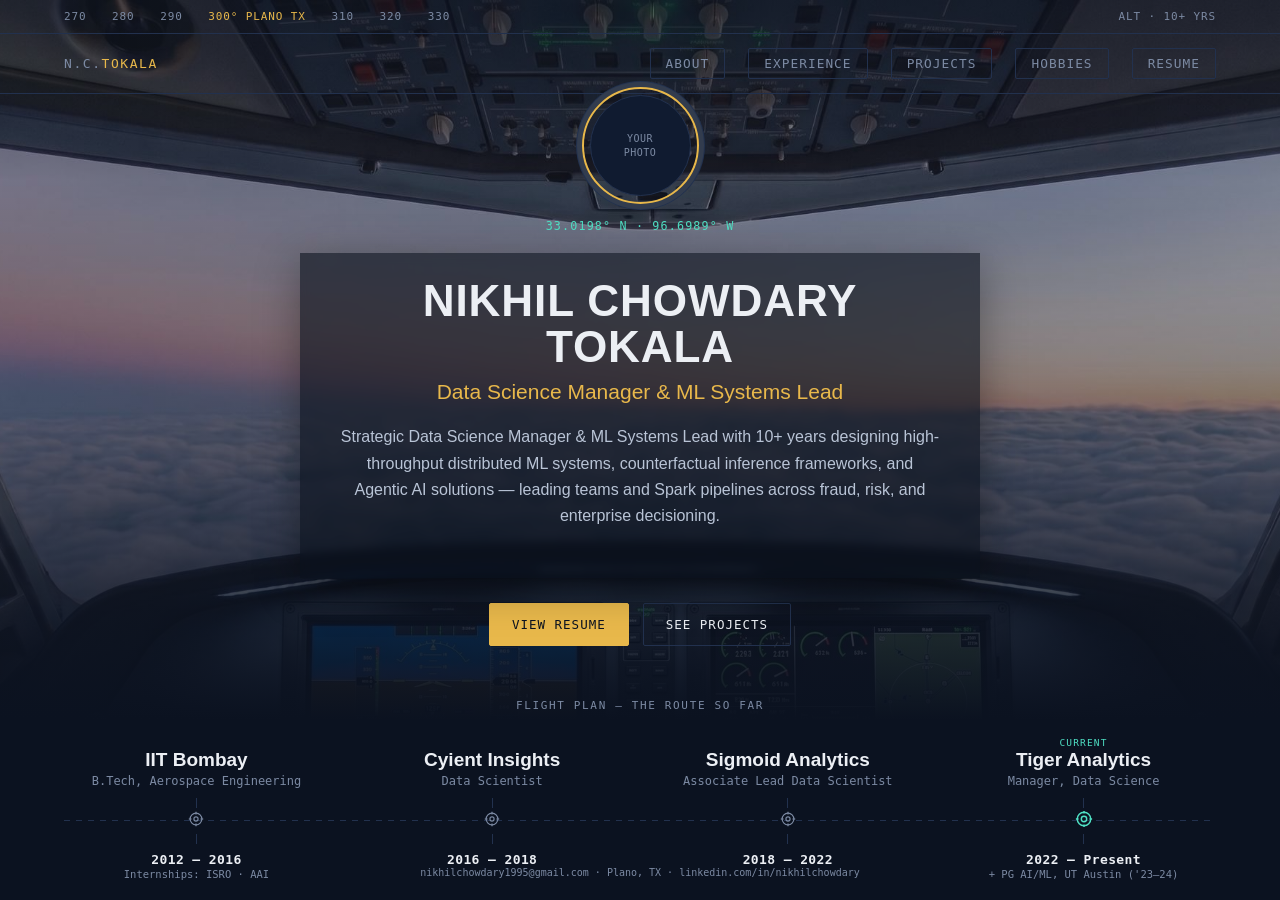
==== commit 2c3ffa3f: "test" ====
--- a/index.html
+++ b/index.html
@@ -24,7 +24,7 @@
           <div class="photo-slot">YOUR<br>PHOTO</div>
         </div>
         <div class="coords">33.0198° N · 96.6989° W</div>
-        <div class="hero-panel bracket-frame">
+        <div class="hero-panel">
           <h1 class="display">Nikhil Chowdary Tokala</h1>
           <div class="role">Data Science Manager &amp; ML Systems Lead</div>
           <p class="summary">Strategic Data Science Manager &amp; ML Systems Lead with 10+ years designing high-throughput distributed ML systems, counterfactual inference frameworks, and Agentic AI solutions — leading teams and Spark pipelines across fraud, risk, and enterprise decisioning.</p>
--- a/css/home.css
+++ b/css/home.css
@@ -49,14 +49,13 @@
   backdrop-filter:blur(4px);
   -webkit-backdrop-filter:blur(4px);
 }
-.hero .cta-row{margin-top:clamp(18px,2.8vh,30px);}
+.hero .cta-row{display:flex;gap:14px;justify-content:center;flex-wrap:wrap;margin-top:clamp(18px,2.8vh,30px);}
 .hero .photo-slot{font-size:10px;}
 
 .coords{font-family:'JetBrains Mono',monospace;font-size:clamp(10px,1.3vh,12px);color:var(--teal);letter-spacing:0.1em;margin-bottom:clamp(8px,1.4vh,14px);}
 .hero h1{font-size:clamp(28px,4.9vh,52px);margin:0 0 clamp(6px,1.1vh,12px);}
 .hero .role{font-family:'Space Grotesk',sans-serif;font-size:clamp(15px,2.4vh,21px);color:var(--amber);margin-bottom:clamp(12px,2.2vh,24px);}
 .hero .summary{max-width:600px;margin:0 auto clamp(14px,2.6vh,28px);color:#B9C4D6;font-size:clamp(13.5px,1.8vh,16px);line-height:1.65;}
-.hero .cta-row{display:flex;gap:14px;justify-content:center;flex-wrap:wrap;}
 
 /* ---- flight plan section ---- */
 .flightplan{flex:0 0 auto;margin-top:var(--gapA);padding:clamp(16px,2.6vh,30px) 0 0;}
@@ -118,10 +117,6 @@
     -webkit-backdrop-filter:none;
     background:rgba(9,15,27,0.72);
   }
-  .bracket-frame::before,.bracket-frame::after{width:12px;height:12px;}
-  .hero-panel.bracket-frame::before{top:10px;left:10px;}
-  .hero-panel.bracket-frame::after{bottom:10px;right:10px;}
-
   .timeline-outer{display:none;}
   .timeline-mobile{
     display:block;max-width:520px;margin:0 auto;position:relative;padding-left:26px;
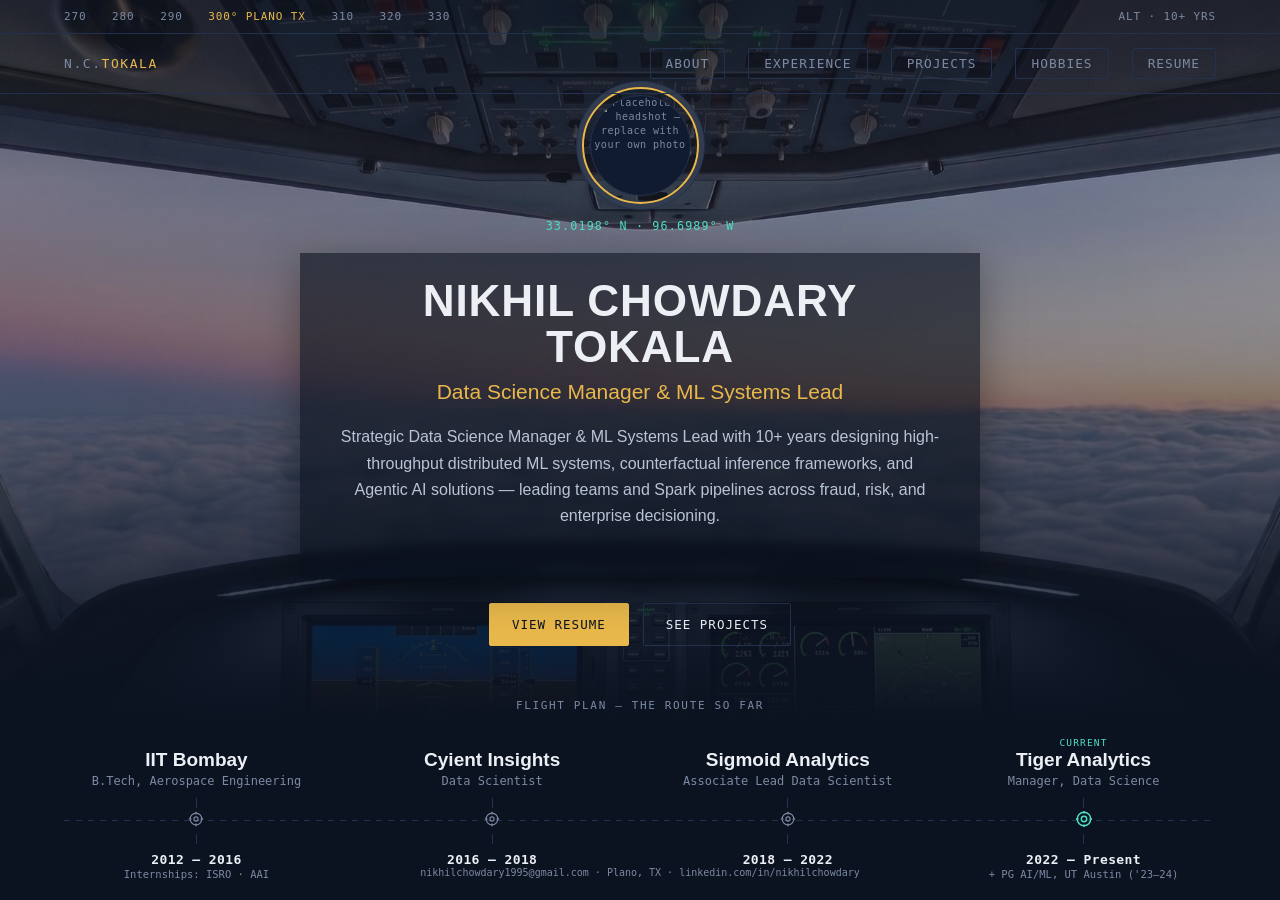
==== commit af526ffe: "test" ====
--- a/index.html
+++ b/index.html
@@ -21,7 +21,7 @@
       <section class="hero">
         <div class="badge">
           <div class="ring"></div>
-          <div class="photo-slot">YOUR<br>PHOTO</div>
+          <div class="photo-slot"><img src="img/placeholder-photo.png" alt="Placeholder headshot — replace with your own photo"></div>
         </div>
         <div class="coords">33.0198° N · 96.6989° W</div>
         <div class="hero-panel">
--- a/css/base.css
+++ b/css/base.css
@@ -63,6 +63,7 @@
   display:flex;align-items:center;justify-content:space-between;
   padding:14px var(--side);border-bottom:1px solid var(--line);
   flex:0 0 auto;
+  position:relative;z-index:50;
 }
 .brand{font-family:'JetBrains Mono',monospace;font-size:13px;letter-spacing:0.12em;color:var(--muted);text-decoration:none;}
 .brand b{color:var(--amber);font-weight:500;}
@@ -74,6 +75,16 @@
 }
 nav a.nav-link:hover{color:var(--amber);border-color:var(--amber);}
 nav a.nav-link.active{color:var(--amber);border-color:var(--amber);}
+
+/* mobile: stack brand above links, shrink links to fit one row instead of
+   overflowing off-screen (this must live here, not in a page-specific file,
+   since nav is shared across every page) */
+@media (max-width:760px){
+  nav{flex-direction:column;align-items:center;gap:10px;padding:12px 6vw;}
+  .brand{font-size:11px;}
+  .nav-links{flex-wrap:nowrap;justify-content:center;width:100%;gap:clamp(3px,1.4vw,7px);}
+  nav a.nav-link{font-size:clamp(7.5px,2.5vw,10px);padding:5px 6px;letter-spacing:0.05em;}
+}
 
 /* ---- footer ---- */
 footer{flex:0 0 auto;text-align:center;padding:20px var(--side) 22px;font-family:'JetBrains Mono',monospace;font-size:10px;color:var(--muted);margin-top:auto;}
@@ -99,6 +110,9 @@
 .badge{position:relative;width:clamp(96px,13vh,150px);height:clamp(96px,13vh,150px);margin:0 auto;}
 .badge .ring{position:absolute;inset:0;border-radius:50%;border:2.5px solid var(--amber);box-shadow:0 0 0 5px rgba(232,184,75,0.08), 0 0 0 6px var(--line);}
 .badge .photo-slot{position:absolute;inset:8px;border-radius:50%;background:var(--panel);display:flex;align-items:center;justify-content:center;color:var(--muted);font-family:'JetBrains Mono',monospace;font-size:10px;letter-spacing:0.05em;text-align:center;line-height:1.4;border:1px solid var(--line);overflow:hidden;}
+
+/* shared: fills either the circular badge or the rectangular photo-frame */
+.photo-slot img{width:100%;height:100%;object-fit:cover;display:block;}
 
 /* ---- reusable corner-bracket accent (used on photo frames and content panels) ---- */
 .bracket-frame{position:relative;}
--- a/css/home.css
+++ b/css/home.css
@@ -103,11 +103,6 @@
     background-position:center 8%;
   }
 
-  nav{flex-direction:column;align-items:center;gap:10px;padding:12px 6vw;}
-  .brand{font-size:11px;}
-  .nav-links{flex-wrap:nowrap;justify-content:center;width:100%;gap:clamp(3px,1.4vw,7px);}
-  nav a.nav-link{font-size:clamp(7.5px,2.5vw,10px);padding:5px 6px;letter-spacing:0.05em;}
-
   main.home-main{padding:0 6vw;justify-content:flex-start;}
   .hero{padding-top:clamp(20px,5vh,40px);}
   .hero-panel{
